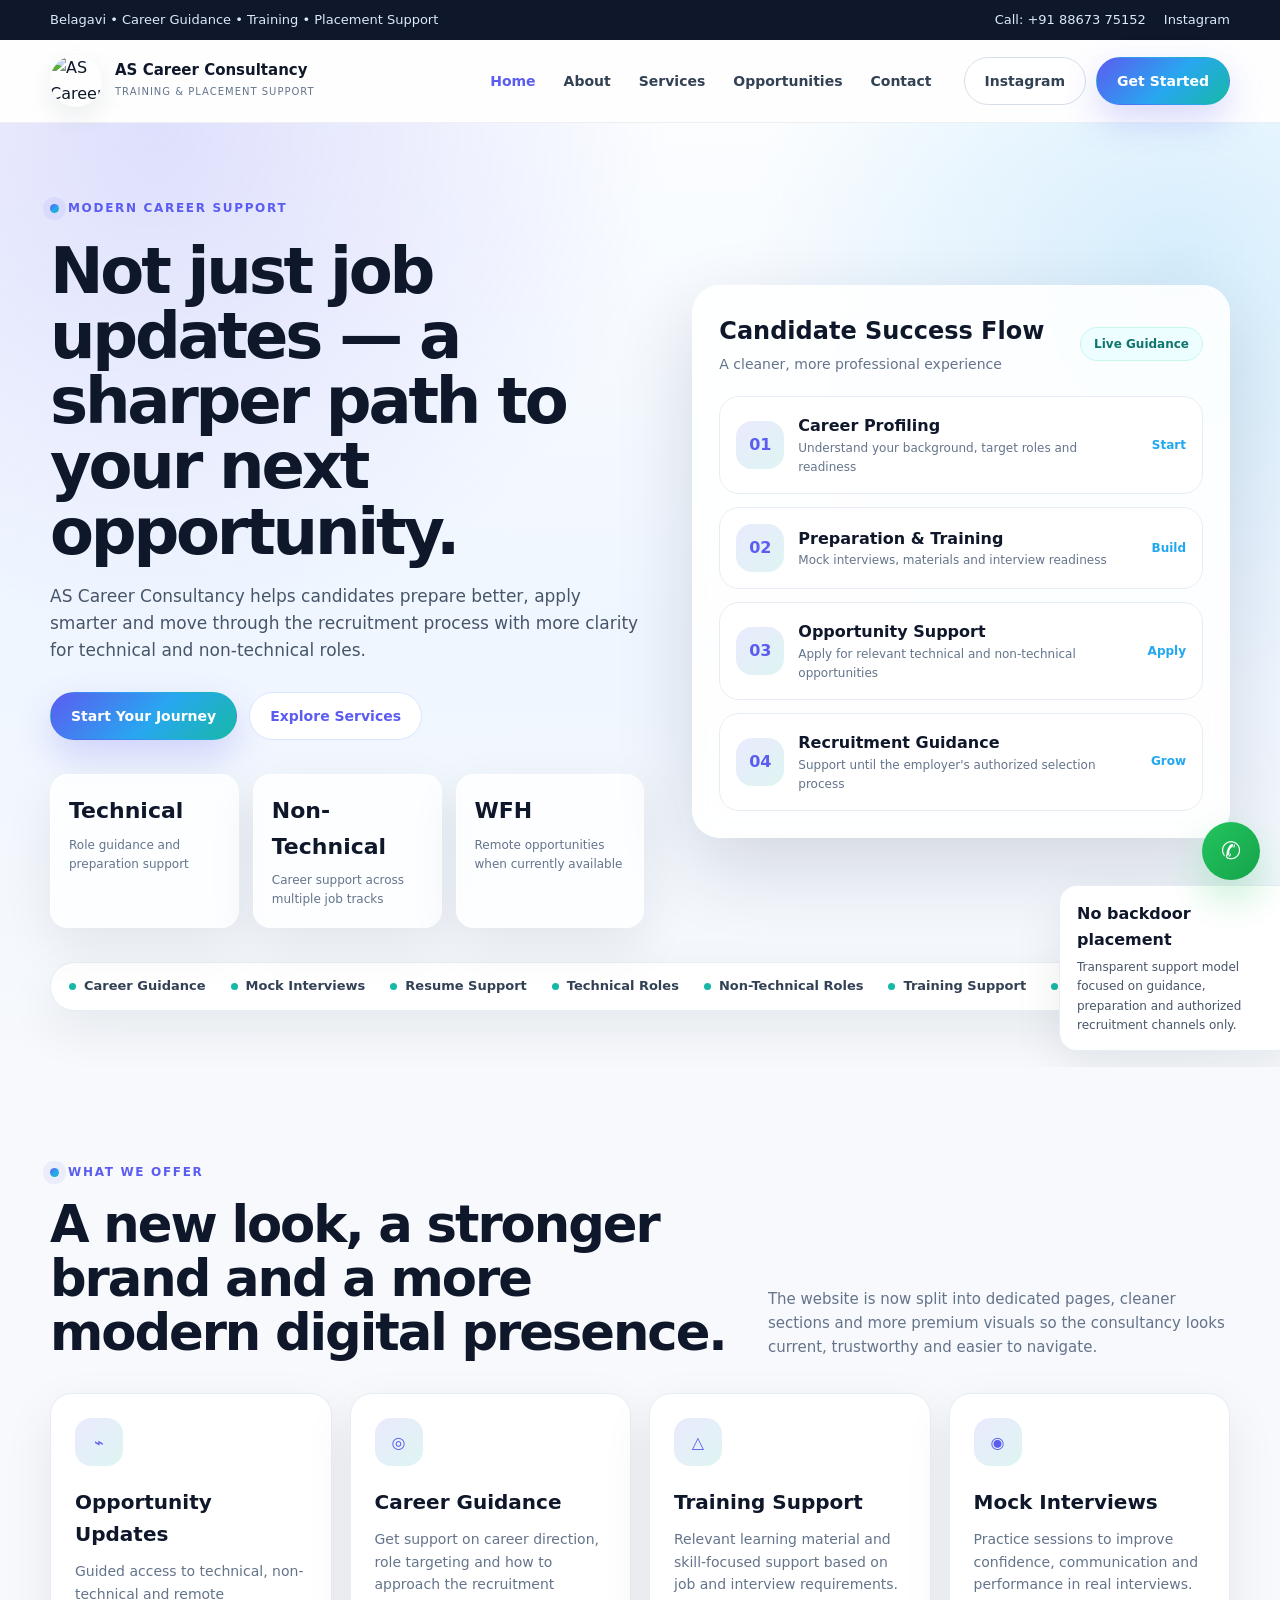
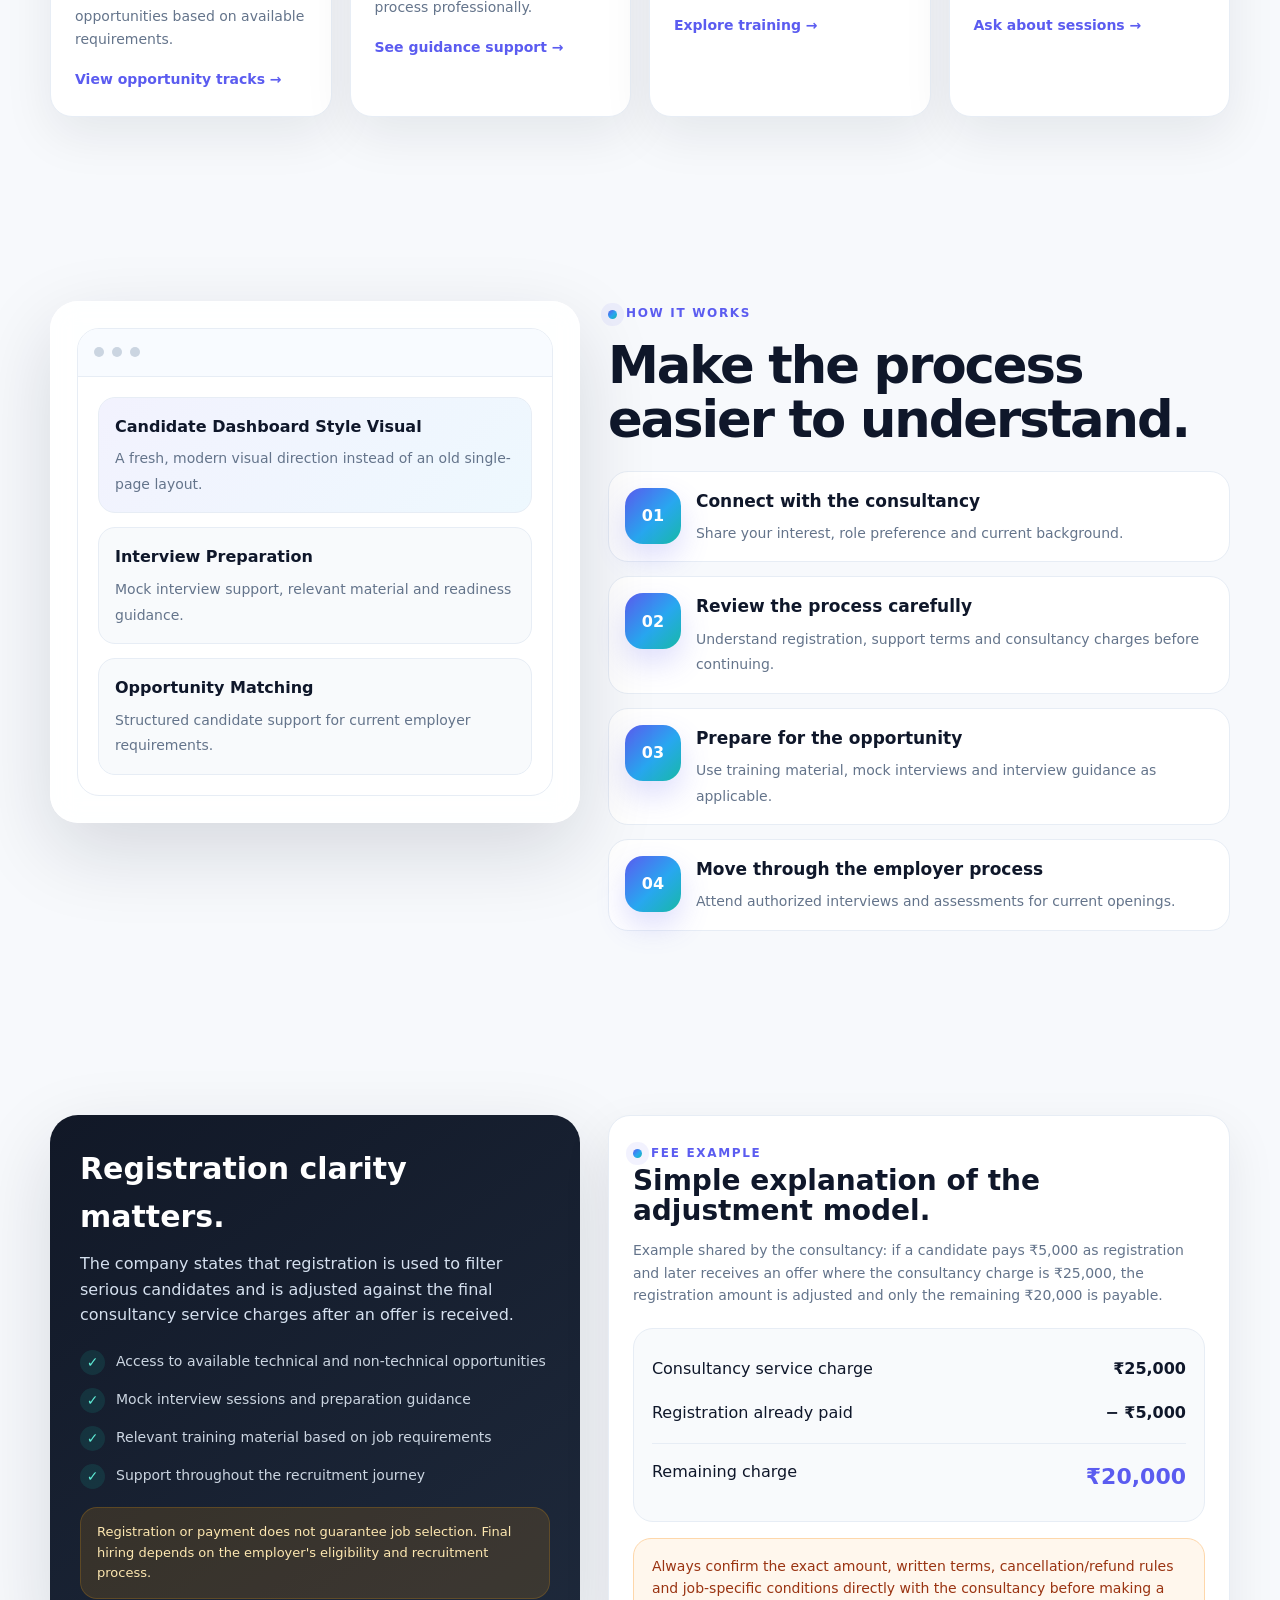
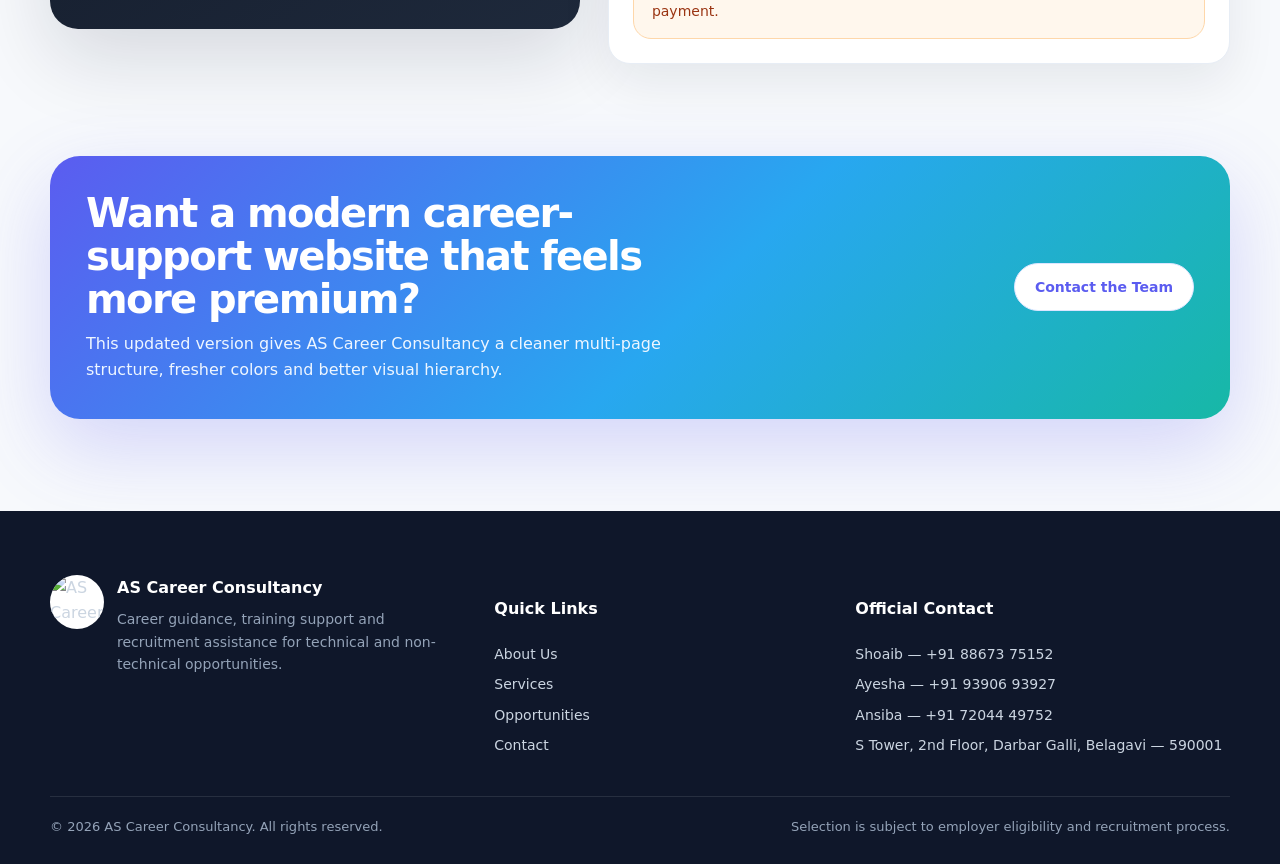
==== index.html @ 8d962551 "Add modern home page" ====
<!doctype html>
<html lang="en">
<head>
  <meta charset="utf-8">
  <meta name="viewport" content="width=device-width,initial-scale=1">
  <meta name="theme-color" content="#4f46e5">
  <meta name="description" content="AS Career Consultancy & Training Centre, Belagavi — career guidance, training, placement support, technical and non-technical opportunities.">
  <title>AS Career Consultancy | Modern Career Support</title>
  <link rel="stylesheet" href="assets/css/styles.css">
</head>
<body>
  <div class="topbar">
    <div class="container">
      <div>Belagavi • Career Guidance • Training • Placement Support</div>
      <div class="topbar-links">
        <a href="tel:+918867375152">Call: +91 88673 75152</a>
        <a href="https://www.instagram.com/a_s_career_consultancy" target="_blank" rel="noopener">Instagram</a>
      </div>
    </div>
  </div>

  <header class="site-header">
    <div class="container navbar">
      <a class="brand" href="index.html">
        <img src="assets/images/logo.png" alt="AS Career Consultancy logo">
        <div class="brand-text">
          <strong>AS Career Consultancy</strong>
          <span>Training & Placement Support</span>
        </div>
      </a>

      <nav class="nav-links">
        <a href="index.html" class="active">Home</a>
        <a href="about.html">About</a>
        <a href="services.html">Services</a>
        <a href="opportunities.html">Opportunities</a>
        <a href="contact.html">Contact</a>
      </nav>

      <div class="nav-cta">
        <a class="btn btn-outline" href="https://www.instagram.com/a_s_career_consultancy" target="_blank" rel="noopener">Instagram</a>
        <a class="btn btn-primary" href="contact.html">Get Started</a>
      </div>

      <button class="menu-btn" aria-label="Open menu"><span></span><span></span><span></span></button>
    </div>

    <div class="container mobile-nav">
      <div class="mobile-nav-box">
        <a href="index.html">Home</a>
        <a href="about.html">About</a>
        <a href="services.html">Services</a>
        <a href="opportunities.html">Opportunities</a>
        <a href="contact.html">Contact</a>
        <a class="btn btn-primary" href="contact.html">Get Started</a>
      </div>
    </div>
  </header>

<main>
  <section class="hero">
    <div class="container hero-grid">
      <div class="hero-content reveal">
        <div class="eyebrow">Modern Career Support</div>
        <h1>Not just job updates — a sharper path to your next opportunity.</h1>
        <p>AS Career Consultancy helps candidates prepare better, apply smarter and move through the recruitment process with more clarity for technical and non-technical roles.</p>
        <div class="hero-actions">
          <a class="btn btn-primary" href="contact.html">Start Your Journey</a>
          <a class="btn btn-light" href="services.html">Explore Services</a>
        </div>
        <div class="hero-metrics">
          <div class="metric"><strong>Technical</strong><span>Role guidance and preparation support</span></div>
          <div class="metric"><strong>Non-Technical</strong><span>Career support across multiple job tracks</span></div>
          <div class="metric"><strong>WFH</strong><span>Remote opportunities when currently available</span></div>
        </div>
      </div>

      <div class="hero-visual reveal">
        <div class="hero-card">
          <div class="hero-card-header">
            <div><strong style="display:block;font-size:24px;">Candidate Success Flow</strong><span style="color:var(--muted);font-size:14px;">A cleaner, more professional experience</span></div>
            <span class="badge">Live Guidance</span>
          </div>
          <div class="hero-stack">
            <div class="stack-card"><div class="stack-icon">01</div><div><strong>Career Profiling</strong><span>Understand your background, target roles and readiness</span></div><div class="stack-tag">Start</div></div>
            <div class="stack-card"><div class="stack-icon">02</div><div><strong>Preparation & Training</strong><span>Mock interviews, materials and interview readiness</span></div><div class="stack-tag">Build</div></div>
            <div class="stack-card"><div class="stack-icon">03</div><div><strong>Opportunity Support</strong><span>Apply for relevant technical and non-technical opportunities</span></div><div class="stack-tag">Apply</div></div>
            <div class="stack-card"><div class="stack-icon">04</div><div><strong>Recruitment Guidance</strong><span>Support until the employer's authorized selection process</span></div><div class="stack-tag">Grow</div></div>
          </div>
        </div>
        <div class="floating-note"><strong>No backdoor placement</strong><p>Transparent support model focused on guidance, preparation and authorized recruitment channels only.</p></div>
      </div>
    </div>

    <div class="container ticker reveal">
      <div class="ticker-row">
        <span>Career Guidance</span><span>Mock Interviews</span><span>Resume Support</span><span>Technical Roles</span><span>Non-Technical Roles</span><span>Training Support</span><span>Interview Preparation</span><span>Work From Home</span>
        <span>Career Guidance</span><span>Mock Interviews</span><span>Resume Support</span><span>Technical Roles</span><span>Non-Technical Roles</span><span>Training Support</span><span>Interview Preparation</span><span>Work From Home</span>
      </div>
    </div>
  </section>

  <section class="section">
    <div class="container">
      <div class="section-head reveal">
        <div><div class="eyebrow">What We Offer</div><h2>A new look, a stronger brand and a more modern digital presence.</h2></div>
        <p>The website is now split into dedicated pages, cleaner sections and more premium visuals so the consultancy looks current, trustworthy and easier to navigate.</p>
      </div>
      <div class="grid-4">
        <article class="service-card card reveal"><div class="card-icon">⌁</div><h3>Opportunity Updates</h3><p>Guided access to technical, non-technical and remote opportunities based on available requirements.</p><a class="link-arrow" href="opportunities.html">View opportunity tracks →</a></article>
        <article class="service-card card reveal"><div class="card-icon">◎</div><h3>Career Guidance</h3><p>Get support on career direction, role targeting and how to approach the recruitment process professionally.</p><a class="link-arrow" href="services.html">See guidance support →</a></article>
        <article class="service-card card reveal"><div class="card-icon">△</div><h3>Training Support</h3><p>Relevant learning material and skill-focused support based on job and interview requirements.</p><a class="link-arrow" href="services.html">Explore training →</a></article>
        <article class="service-card card reveal"><div class="card-icon">◉</div><h3>Mock Interviews</h3><p>Practice sessions to improve confidence, communication and performance in real interviews.</p><a class="link-arrow" href="contact.html">Ask about sessions →</a></article>
      </div>
    </div>
  </section>

  <section class="section">
    <div class="container split">
      <div class="visual-panel reveal">
        <div class="mock-window">
          <div class="mock-window-bar"><span></span><span></span><span></span></div>
          <div class="mock-window-body">
            <div class="mock-bubble primary"><strong style="display:block;margin-bottom:6px;">Candidate Dashboard Style Visual</strong><span style="color:var(--muted);font-size:14px;">A fresh, modern visual direction instead of an old single-page layout.</span></div>
            <div class="mock-bubble"><strong style="display:block;margin-bottom:6px;">Interview Preparation</strong><span style="color:var(--muted);font-size:14px;">Mock interview support, relevant material and readiness guidance.</span></div>
            <div class="mock-bubble"><strong style="display:block;margin-bottom:6px;">Opportunity Matching</strong><span style="color:var(--muted);font-size:14px;">Structured candidate support for current employer requirements.</span></div>
          </div>
        </div>
      </div>
      <div class="copy reveal">
        <div class="section-head" style="margin-bottom:0;"><div><div class="eyebrow">How It Works</div><h2>Make the process easier to understand.</h2></div></div>
        <div class="progress-steps" style="margin-top:24px;">
          <div class="progress-item"><div class="progress-number">01</div><div><strong>Connect with the consultancy</strong><span>Share your interest, role preference and current background.</span></div></div>
          <div class="progress-item"><div class="progress-number">02</div><div><strong>Review the process carefully</strong><span>Understand registration, support terms and consultancy charges before continuing.</span></div></div>
          <div class="progress-item"><div class="progress-number">03</div><div><strong>Prepare for the opportunity</strong><span>Use training material, mock interviews and interview guidance as applicable.</span></div></div>
          <div class="progress-item"><div class="progress-number">04</div><div><strong>Move through the employer process</strong><span>Attend authorized interviews and assessments for current openings.</span></div></div>
        </div>
      </div>
    </div>
  </section>

  <section class="section">
    <div class="container split">
      <div class="highlight-panel reveal">
        <h3>Registration clarity matters.</h3>
        <p>The company states that registration is used to filter serious candidates and is adjusted against the final consultancy service charges after an offer is received.</p>
        <ul class="check-list">
          <li>Access to available technical and non-technical opportunities</li><li>Mock interview sessions and preparation guidance</li><li>Relevant training material based on job requirements</li><li>Support throughout the recruitment journey</li>
        </ul>
        <div class="highlight-note">Registration or payment does not guarantee job selection. Final hiring depends on the employer's eligibility and recruitment process.</div>
      </div>
      <div class="card fee-card reveal">
        <div class="eyebrow">Fee Example</div><h3>Simple explanation of the adjustment model.</h3>
        <p>Example shared by the consultancy: if a candidate pays ₹5,000 as registration and later receives an offer where the consultancy charge is ₹25,000, the registration amount is adjusted and only the remaining ₹20,000 is payable.</p>
        <div class="money-box">
          <div class="money-row"><span>Consultancy service charge</span><strong>₹25,000</strong></div>
          <div class="money-row"><span>Registration already paid</span><strong>− ₹5,000</strong></div>
          <div class="money-row total"><span>Remaining charge</span><strong>₹20,000</strong></div>
        </div>
        <div class="warning-card">Always confirm the exact amount, written terms, cancellation/refund rules and job-specific conditions directly with the consultancy before making a payment.</div>
      </div>
    </div>
  </section>

  <section class="cta-band">
    <div class="container"><div class="cta-box reveal"><div><h2>Want a modern career-support website that feels more premium?</h2><p>This updated version gives AS Career Consultancy a cleaner multi-page structure, fresher colors and better visual hierarchy.</p></div><a class="btn btn-light" href="contact.html">Contact the Team</a></div></div>
  </section>
</main>

  <footer class="site-footer">
    <div class="container footer-grid">
      <div class="footer-brand"><img src="assets/images/logo.png" alt="AS Career Consultancy logo"><div><strong>AS Career Consultancy</strong><p>Career guidance, training support and recruitment assistance for technical and non-technical opportunities.</p></div></div>
      <div class="footer-links"><h4>Quick Links</h4><a href="about.html">About Us</a><a href="services.html">Services</a><a href="opportunities.html">Opportunities</a><a href="contact.html">Contact</a></div>
      <div class="footer-contact"><h4>Official Contact</h4><a href="tel:+918867375152">Shoaib — +91 88673 75152</a><a href="tel:+919390693927">Ayesha — +91 93906 93927</a><a href="tel:+917204449752">Ansiba — +91 72044 49752</a><span>S Tower, 2nd Floor, Darbar Galli, Belagavi — 590001</span></div>
    </div>
    <div class="container footer-bottom"><span>© <span id="year"></span> AS Career Consultancy. All rights reserved.</span><span>Selection is subject to employer eligibility and recruitment process.</span></div>
  </footer>

  <a class="float-whatsapp" href="https://wa.me/918867375152?text=Hello%20AS%20Career%20Consultancy" target="_blank" rel="noopener" aria-label="Chat on WhatsApp">✆</a>
  <script src="assets/js/main.js"></script>
</body>
</html>
---- assets/css/styles.css ----
:root{
 --bg:#f7f9fc;--surface:#fff;--text:#0f172a;--muted:#64748b;--line:#e7edf5;
 --p:#5b5cf0;--p2:#22a7f0;--teal:#17b8a6;--gold:#f59e0b;
 --grad:linear-gradient(135deg,#5b5cf0 0%,#28a7f0 55%,#17b8a6 100%);
 --hero:radial-gradient(circle at 12% 0%,rgba(91,92,240,.18),transparent 35%),
        radial-gradient(circle at 92% 15%,rgba(34,167,240,.16),transparent 30%),
        linear-gradient(180deg,#fbfdff,#eff6ff 55%,#f7f9fc);
 --shadow:0 18px 50px rgba(15,23,42,.08);--shadow2:0 28px 80px rgba(15,23,42,.14)
}
*{box-sizing:border-box}html{scroll-behavior:smooth}
body{margin:0;font-family:Inter,ui-sans-serif,system-ui,-apple-system,BlinkMacSystemFont,"Segoe UI",sans-serif;background:var(--bg);color:var(--text);line-height:1.6;overflow-x:hidden}
a{text-decoration:none;color:inherit}img{max-width:100%;display:block}button,input,select,textarea{font:inherit}
.container{width:min(1180px,calc(100% - 40px));margin:auto}
.topbar{background:#0f172a;color:#dbeafe;font-size:13px}.topbar .container{min-height:40px;display:flex;align-items:center;justify-content:space-between;gap:16px}.topbar-links{display:flex;gap:18px}
.site-header{position:sticky;top:0;z-index:90;background:rgba(255,255,255,.86);backdrop-filter:blur(18px);border-bottom:1px solid rgba(148,163,184,.17)}
.navbar{min-height:82px;display:flex;align-items:center;gap:20px}.brand{display:flex;align-items:center;gap:13px}.brand img{width:52px;height:52px;object-fit:contain;border-radius:50%;box-shadow:0 10px 28px rgba(15,23,42,.08)}
.brand-text strong{display:block;font-size:15px;line-height:1.1}.brand-text span{display:block;font-size:10px;color:var(--muted);letter-spacing:.1em;text-transform:uppercase;margin-top:5px}
.nav-links{display:flex;gap:28px;margin-left:auto;align-items:center}.nav-links a{font-size:14px;font-weight:700;color:#334155}.nav-links a:hover,.nav-links a.active{color:var(--p)}
.nav-cta{display:flex;gap:10px;margin-left:12px}.btn{min-height:48px;padding:0 20px;border-radius:999px;border:1px solid transparent;display:inline-flex;align-items:center;justify-content:center;font-size:14px;font-weight:800;gap:9px;transition:.25s}.btn:hover{transform:translateY(-2px)}
.btn-primary{background:var(--grad);color:white;box-shadow:0 15px 36px rgba(91,92,240,.24)}.btn-light{background:white;color:var(--p);border-color:#dbe5ff}.btn-outline{border-color:#d6deea;background:#fff;color:#334155}
.menu-btn{display:none;margin-left:auto;width:44px;height:44px;border:1px solid #dbe3ee;border-radius:14px;background:white;align-items:center;justify-content:center;flex-direction:column;gap:5px}.menu-btn span{width:18px;height:2px;background:#0f172a}
.mobile-nav{display:none;padding-bottom:14px}.mobile-nav.open{display:block}.mobile-nav-box{display:grid;gap:4px;background:white;border:1px solid var(--line);border-radius:18px;padding:12px;box-shadow:var(--shadow)}.mobile-nav-box a{padding:11px 13px;border-radius:12px;font-weight:700}.mobile-nav-box a:hover{background:#f8fafc}
.hero,.page-hero{background:var(--hero);position:relative;overflow:hidden}.hero{padding:72px 0 56px}.page-hero{padding:64px 0 48px}
.hero-grid,.page-hero-grid{display:grid;grid-template-columns:1.05fr .95fr;gap:48px;align-items:center}
.eyebrow{display:inline-flex;align-items:center;gap:9px;color:var(--p);font-size:12px;font-weight:900;letter-spacing:.14em;text-transform:uppercase}.eyebrow:before{content:"";width:9px;height:9px;border-radius:50%;background:var(--grad);box-shadow:0 0 0 7px rgba(91,92,240,.08)}
.hero h1,.page-hero h1{font-size:clamp(42px,5vw,72px);line-height:1.02;letter-spacing:-.05em;margin:18px 0}.hero p,.page-hero p{font-size:17px;color:#475569;max-width:720px;margin:0}
.hero-actions{display:flex;gap:12px;flex-wrap:wrap;margin-top:28px}.hero-metrics{display:grid;grid-template-columns:repeat(3,1fr);gap:14px;margin-top:34px}.metric,.mini-stat{background:rgba(255,255,255,.82);border:1px solid rgba(255,255,255,.96);border-radius:18px;padding:18px;box-shadow:var(--shadow)}
.metric strong,.mini-stat strong{display:block;font-size:22px}.metric span,.mini-stat span{display:block;font-size:12px;color:var(--muted);margin-top:7px}
.hero-card,.page-box,.visual-panel{background:rgba(255,255,255,.88);border:1px solid rgba(255,255,255,.98);border-radius:28px;padding:26px;box-shadow:var(--shadow2);backdrop-filter:blur(14px)}
.hero-card-header{display:flex;justify-content:space-between;gap:16px;align-items:center;margin-bottom:20px}.badge,.tag{display:inline-flex;align-items:center;min-height:34px;padding:0 13px;border-radius:999px;background:#ecfeff;border:1px solid #c6f7ef;color:#0f766e;font-size:12px;font-weight:900}.badge.gold{background:#fff7df;border-color:#fde2a8;color:#a16207}
.hero-stack{display:grid;gap:13px}.stack-card{display:grid;grid-template-columns:48px 1fr auto;gap:14px;align-items:center;background:white;border:1px solid var(--line);border-radius:20px;padding:16px}.stack-icon,.card-icon{width:48px;height:48px;border-radius:16px;display:grid;place-items:center;background:linear-gradient(135deg,rgba(91,92,240,.13),rgba(23,184,166,.14));color:var(--p);font-weight:900}.stack-card strong{display:block}.stack-card span{display:block;font-size:12px;color:var(--muted)}.stack-tag{font-size:12px;color:var(--p2);font-weight:900}
.floating-note{position:absolute;right:-14px;bottom:16px;width:235px;background:white;border:1px solid var(--line);border-radius:18px;padding:15px 17px;box-shadow:var(--shadow)}.floating-note p{font-size:12px!important;margin-top:6px!important}
.ticker{margin-top:34px;background:white;border:1px solid var(--line);border-radius:999px;padding:13px 18px;overflow:hidden;box-shadow:var(--shadow)}.ticker-row{display:flex;gap:25px;white-space:nowrap;width:max-content;animation:mar 30s linear infinite;font-size:13px;font-weight:800;color:#334155}.ticker-row span{display:inline-flex;align-items:center;gap:8px}.ticker-row span:before{content:"";width:7px;height:7px;border-radius:50%;background:var(--teal)}@keyframes mar{to{transform:translateX(-50%)}}
.section{padding:92px 0}.section-head{display:flex;justify-content:space-between;gap:28px;align-items:end;margin-bottom:34px}.section-head h2{font-size:clamp(32px,4vw,52px);line-height:1.06;letter-spacing:-.04em;margin:12px 0 0}.section-head p{max-width:520px;color:var(--muted);font-size:15px;margin:0}
.grid-4{display:grid;grid-template-columns:repeat(4,1fr);gap:18px}.grid-3{display:grid;grid-template-columns:repeat(3,1fr);gap:18px}.grid-2{display:grid;grid-template-columns:repeat(2,1fr);gap:18px}
.card{background:white;border:1px solid var(--line);border-radius:22px;box-shadow:var(--shadow)}.service-card,.feature-card,.track-card,.team-card,.fee-card,.contact-panel,.form-card{padding:24px}.service-card,.feature-card,.track-card,.team-card{transition:.25s}.service-card:hover,.feature-card:hover,.track-card:hover,.team-card:hover{transform:translateY(-5px);box-shadow:var(--shadow2)}
.service-card h3,.feature-card h3,.track-card h3,.team-card h3{font-size:20px;margin:0 0 10px}.service-card p,.feature-card p,.track-card p,.team-card p,.copy p{color:var(--muted);font-size:14px;margin:0}.link-arrow{display:inline-flex;margin-top:18px;color:var(--p);font-size:14px;font-weight:900}
.card-icon{margin-bottom:20px}.split{display:grid;grid-template-columns:.92fr 1.08fr;gap:28px;align-items:start}.mock-window{border:1px solid var(--line);border-radius:22px;overflow:hidden;background:white}.mock-window-bar{height:48px;display:flex;align-items:center;gap:8px;padding:0 16px;background:#f8fbff;border-bottom:1px solid var(--line)}.mock-window-bar span{width:10px;height:10px;border-radius:50%;background:#cbd5e1}.mock-window-body{padding:20px;display:grid;gap:14px}.mock-bubble{padding:16px;border:1px solid var(--line);border-radius:17px;background:#f8fafc}.mock-bubble.primary{background:linear-gradient(135deg,rgba(91,92,240,.08),rgba(34,167,240,.08))}
.progress-steps{display:grid;gap:14px}.progress-item{display:grid;grid-template-columns:56px 1fr;gap:15px;align-items:start;background:white;border:1px solid var(--line);border-radius:20px;padding:16px}.progress-number{width:56px;height:56px;border-radius:18px;background:var(--grad);color:white;display:grid;place-items:center;font-weight:900;box-shadow:0 14px 30px rgba(91,92,240,.2)}.progress-item strong{display:block;font-size:17px;margin-bottom:5px}.progress-item span{font-size:14px;color:var(--muted)}
.highlight-panel{background:linear-gradient(145deg,#111827,#1e293b);color:white;padding:30px;border-radius:28px;box-shadow:var(--shadow2)}.highlight-panel h3{font-size:30px;margin:0 0 10px}.highlight-panel p{color:#d5e0ef;margin:0}.check-list{list-style:none;padding:0;margin:22px 0 0;display:grid;gap:13px}.check-list li{display:flex;gap:11px;color:#cbd5e1;font-size:14px}.check-list li:before{content:"✓";width:25px;height:25px;border-radius:50%;display:grid;place-items:center;background:rgba(23,184,166,.14);color:#5eead4;flex:0 0 auto;font-weight:900}.highlight-note{margin-top:18px;padding:14px 16px;border-radius:17px;background:rgba(245,158,11,.14);border:1px solid rgba(245,158,11,.2);color:#fde7b0;font-size:13px}
.fee-grid{display:grid;grid-template-columns:.9fr 1.1fr;gap:18px}.fee-card h3{font-size:28px;line-height:1.1;margin:0 0 12px}.fee-card p{color:var(--muted);font-size:14px;margin:0}.money-box{margin-top:22px;padding:18px;border-radius:20px;background:#f8fafc;border:1px solid var(--line)}.money-row{display:flex;justify-content:space-between;gap:16px;padding:9px 0}.money-row.total{border-top:1px solid var(--line);margin-top:8px;padding-top:15px}.money-row.total strong{color:var(--p);font-size:22px}.warning-card{margin-top:16px;padding:16px 18px;border-radius:18px;background:#fff7ed;border:1px solid #fed7aa;color:#9a3412;font-size:14px}
.mini-stats{display:grid;grid-template-columns:repeat(2,1fr);gap:14px;margin-top:22px}.tag{background:#f8fafc;border-color:var(--line);color:#475569}
.contact-layout{display:grid;grid-template-columns:.9fr 1.1fr;gap:18px}.contact-panel h3{font-size:26px;margin:0 0 10px}.contact-panel>p,.form-card>p{color:var(--muted)}.contact-list{display:grid;gap:13px;margin-top:20px}.contact-item{padding:16px;border:1px solid var(--line);border-radius:18px;background:#f8fafc}.contact-item strong{display:block}.contact-item span{display:block;font-size:13px;color:var(--muted);margin-top:4px}
.map-card{margin-top:16px;border:1px solid var(--line);border-radius:20px;overflow:hidden}.map-box{min-height:220px;padding:24px;display:flex;align-items:flex-end;background:radial-gradient(circle at 15% 15%,rgba(91,92,240,.18),transparent 24%),radial-gradient(circle at 85% 75%,rgba(23,184,166,.18),transparent 22%),linear-gradient(135deg,#eef4ff,#f9fcff)}.map-box>div{background:white;border-radius:18px;padding:17px;box-shadow:var(--shadow);max-width:340px}
.form-grid{display:grid;grid-template-columns:1fr 1fr;gap:14px}.field{font-size:13px;font-weight:800;color:#334155}.field input,.field select,.field textarea{width:100%;margin-top:7px;min-height:50px;padding:13px 15px;border:1px solid #d6dfeb;border-radius:15px;background:white;outline:none}.field textarea{min-height:125px;resize:vertical}.field input:focus,.field select:focus,.field textarea:focus{border-color:#98adff;box-shadow:0 0 0 4px rgba(91,92,240,.09)}.field.full,.consent{grid-column:1/-1}.consent{display:flex;gap:10px;align-items:flex-start;color:var(--muted);font-size:13px}.consent input{margin-top:4px}
.faq-list{display:grid;gap:13px}.faq-item{background:white;border:1px solid var(--line);border-radius:20px;overflow:hidden;box-shadow:var(--shadow)}.faq-item summary{list-style:none;display:flex;align-items:center;justify-content:space-between;padding:19px 21px;font-size:16px;font-weight:900;cursor:pointer}.faq-item summary::-webkit-details-marker{display:none}.faq-item summary span{width:32px;height:32px;border-radius:50%;display:grid;place-items:center;background:#f1f5f9;color:var(--p);font-size:21px;transition:.2s}.faq-item[open] summary span{transform:rotate(45deg)}.faq-item p{margin:0;padding:0 21px 20px;color:var(--muted);font-size:14px}
.cta-band{padding:0 0 92px}.cta-box{background:var(--grad);color:white;border-radius:30px;padding:36px;display:grid;grid-template-columns:1.2fr .8fr;gap:26px;align-items:center;box-shadow:0 28px 80px rgba(91,92,240,.23)}.cta-box h2{font-size:40px;line-height:1.08;letter-spacing:-.04em;margin:0 0 10px}.cta-box p{margin:0;color:#eef6ff}.cta-box .btn-light{justify-self:end}
.site-footer{background:#0f172a;color:#cbd5e1;padding:64px 0 26px}.footer-grid{display:grid;grid-template-columns:1fr .8fr .9fr;gap:28px}.footer-brand{display:flex;gap:13px}.footer-brand img{width:54px;height:54px;border-radius:50%;background:white}.footer-brand strong,.footer-links h4,.footer-contact h4{color:white}.footer-brand p{margin:8px 0 0;color:#94a3b8;font-size:14px}.footer-links a,.footer-contact a,.footer-contact span{display:block;font-size:14px;margin-bottom:8px}.footer-bottom{margin-top:32px;padding-top:20px;border-top:1px solid rgba(255,255,255,.1);display:flex;justify-content:space-between;gap:16px;flex-wrap:wrap;color:#94a3b8;font-size:13px}
.float-whatsapp{position:fixed;right:20px;bottom:20px;z-index:70;width:58px;height:58px;border-radius:50%;display:grid;place-items:center;background:linear-gradient(135deg,#22c55e,#16a34a);color:white;box-shadow:0 18px 40px rgba(34,197,94,.28);font-size:24px}
.reveal{opacity:0;transform:translateY(18px);transition:.65s}.reveal.show{opacity:1;transform:none}
@media(max-width:1040px){.hero-grid,.page-hero-grid,.split,.fee-grid,.contact-layout,.cta-box,.footer-grid{grid-template-columns:1fr}.grid-4{grid-template-columns:repeat(2,1fr)}.grid-3{grid-template-columns:repeat(2,1fr)}.cta-box .btn-light{justify-self:start}}
@media(max-width:850px){.topbar{display:none}.nav-links,.nav-cta{display:none}.menu-btn{display:flex}.hero-metrics,.mini-stats,.grid-4,.grid-3,.grid-2,.form-grid{grid-template-columns:1fr}.section-head{flex-direction:column;align-items:flex-start}.field.full,.consent{grid-column:auto}}
@media(max-width:640px){.container{width:min(100% - 28px,1180px)}.navbar{min-height:72px}.brand img{width:46px;height:46px}.hero{padding-top:44px}.hero h1,.page-hero h1{font-size:38px}.hero-actions{display:grid}.hero-actions .btn{width:100%}.hero-card,.page-box,.visual-panel,.fee-card,.contact-panel,.form-card,.cta-box{padding:21px}.floating-note{position:relative;right:auto;bottom:auto;width:auto;margin-top:14px}.section{padding:76px 0}.cta-box h2{font-size:33px}}
@media(prefers-reduced-motion:reduce){*{animation:none!important;transition:none!important}.reveal{opacity:1;transform:none}}
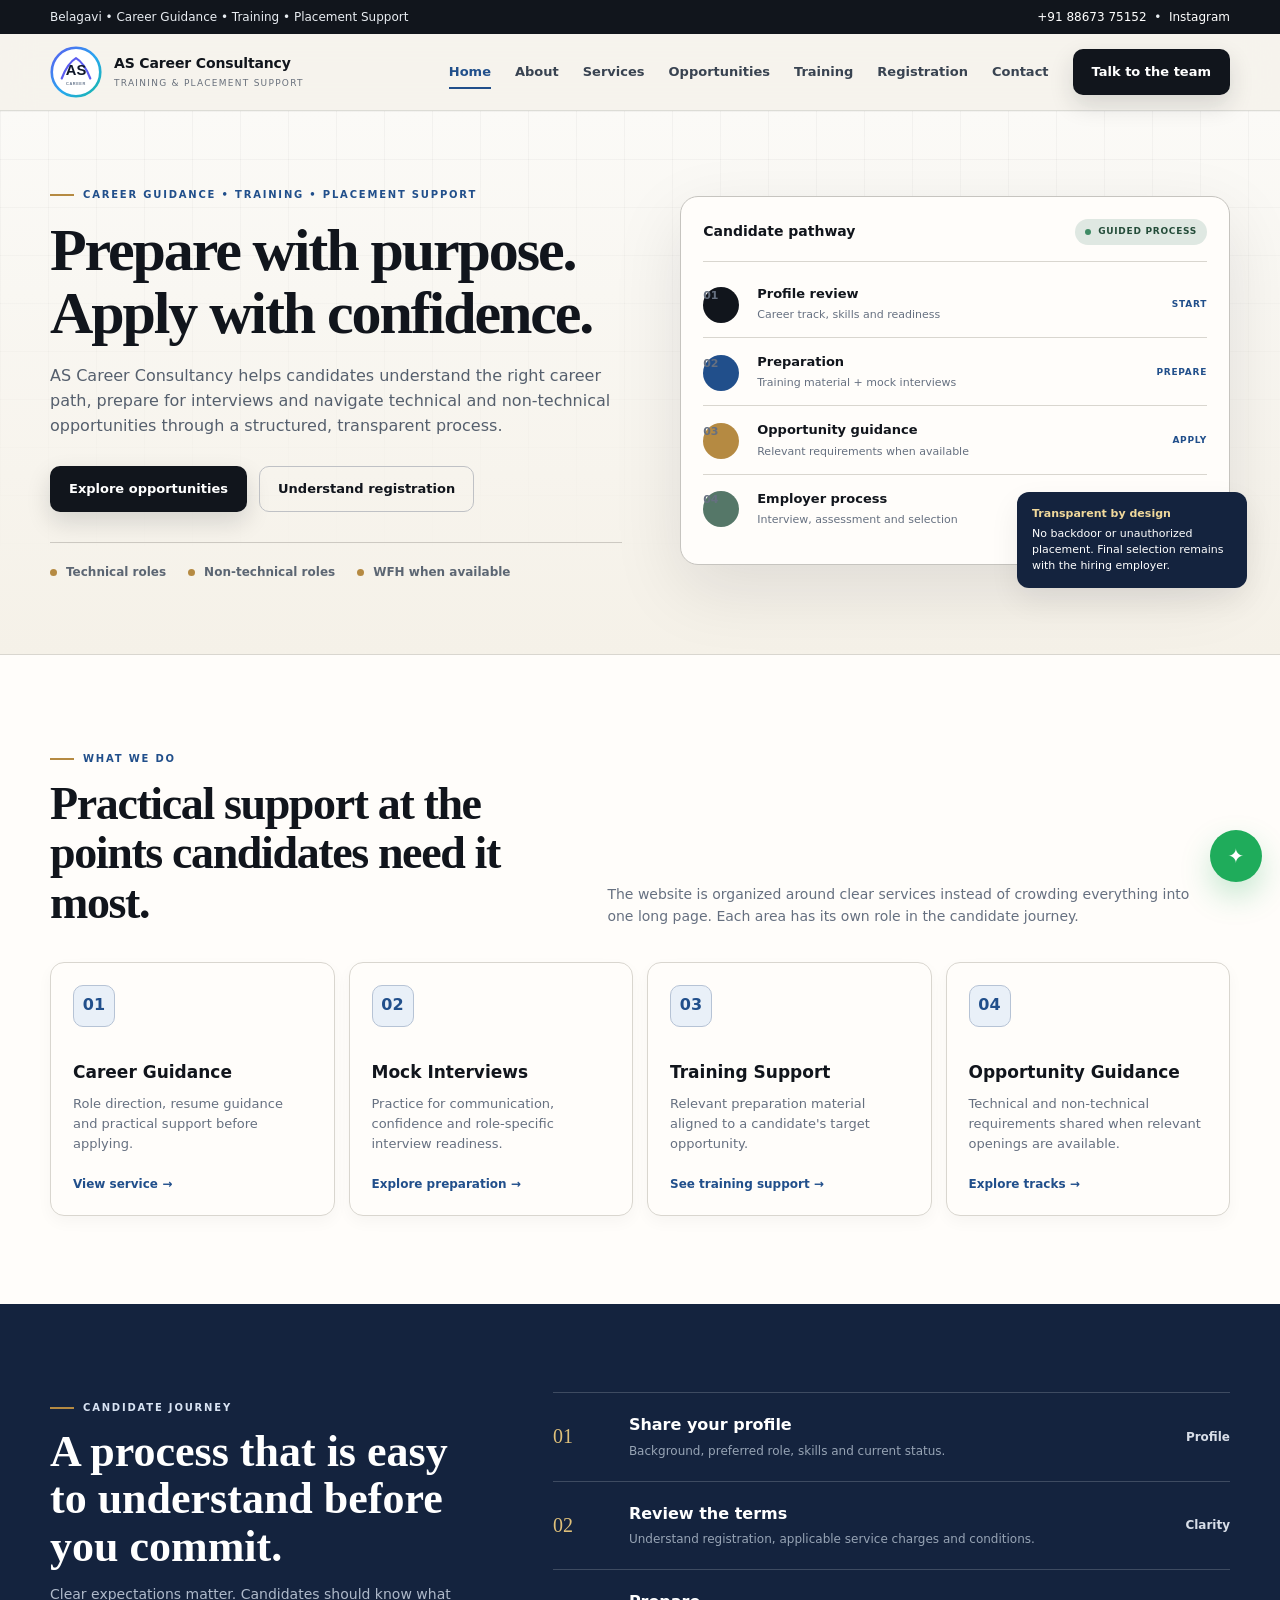
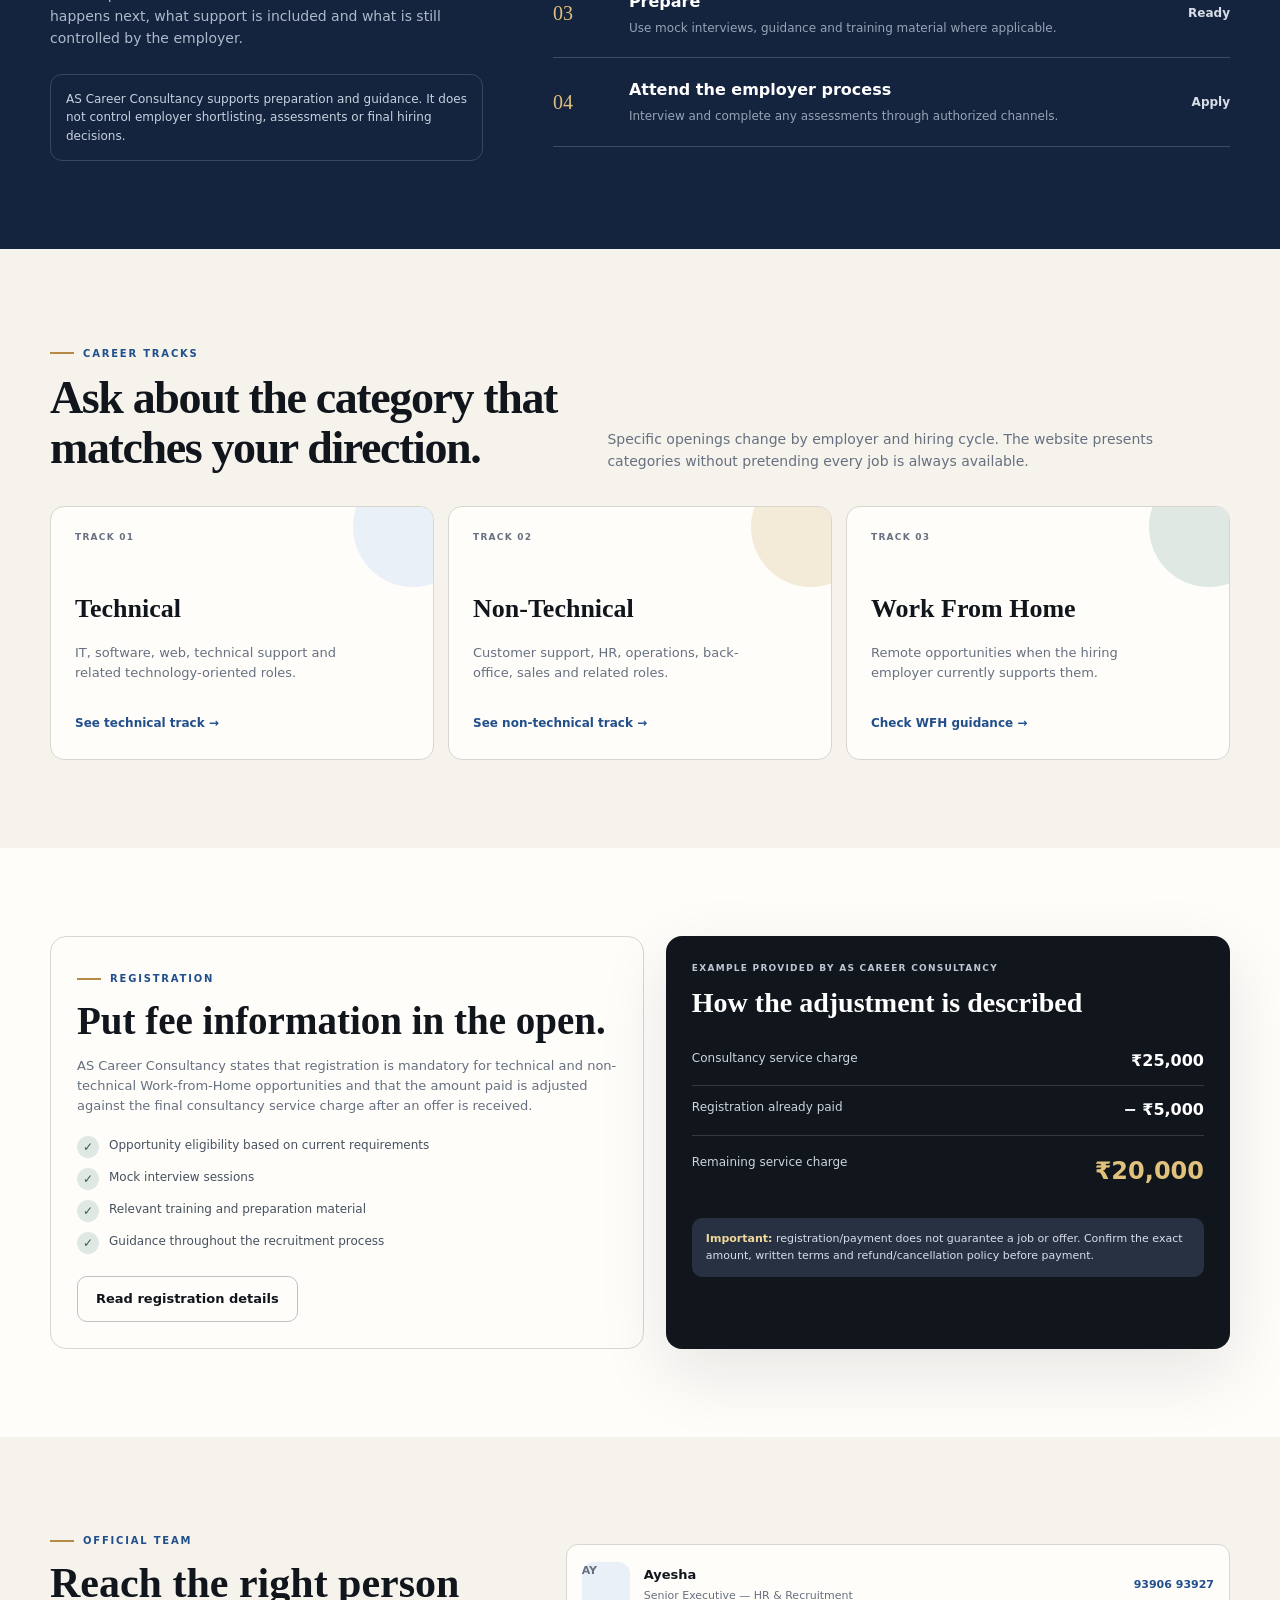
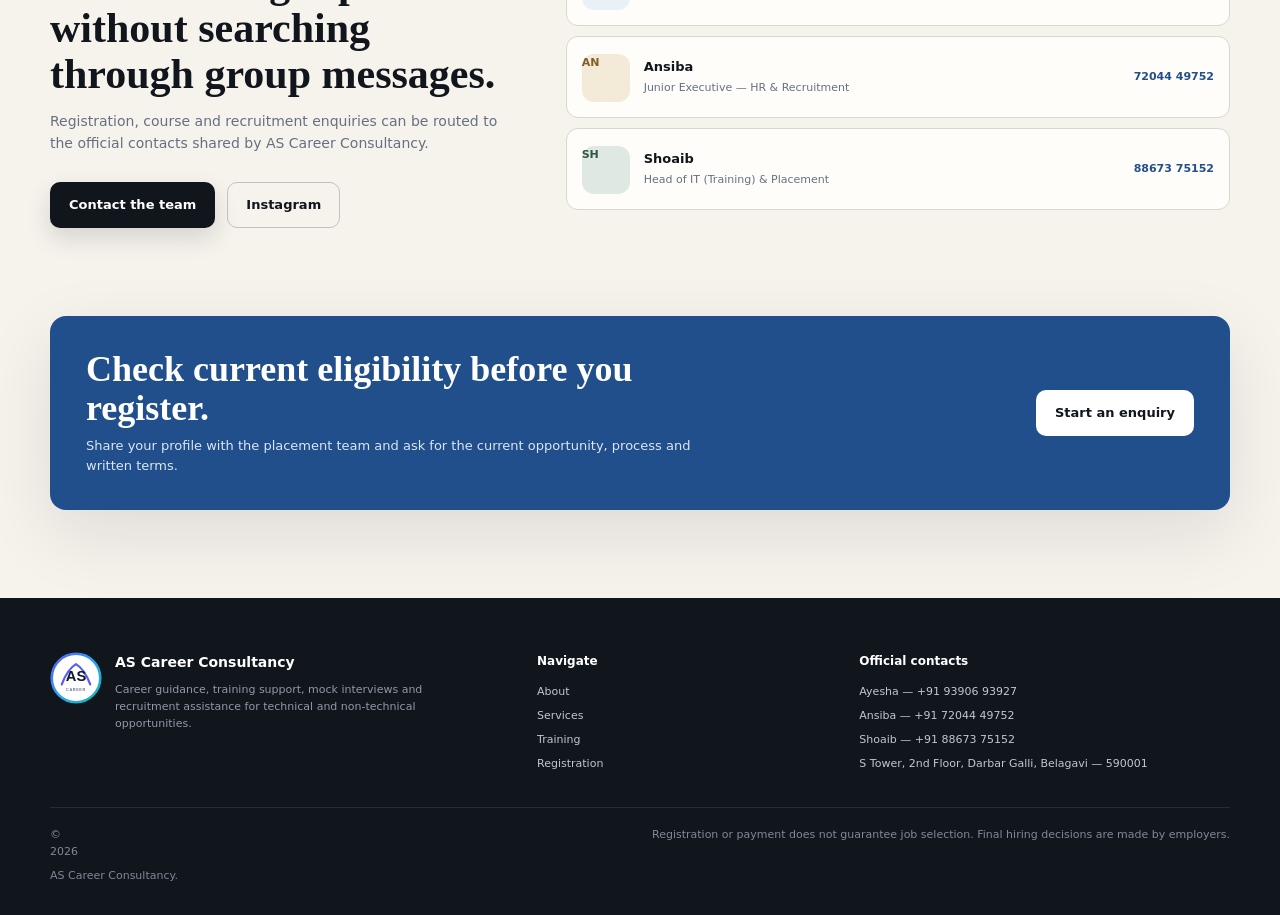
==== commit fa0c7f92: "Rebuild homepage with refined consultancy-first design" ====
--- a/index.html
+++ b/index.html
@@ -1,182 +1 @@
-<!doctype html>
-<html lang="en">
-<head>
-  <meta charset="utf-8">
-  <meta name="viewport" content="width=device-width,initial-scale=1">
-  <meta name="theme-color" content="#4f46e5">
-  <meta name="description" content="AS Career Consultancy & Training Centre, Belagavi — career guidance, training, placement support, technical and non-technical opportunities.">
-  <title>AS Career Consultancy | Modern Career Support</title>
-  <link rel="stylesheet" href="assets/css/styles.css">
-</head>
-<body>
-  <div class="topbar">
-    <div class="container">
-      <div>Belagavi • Career Guidance • Training • Placement Support</div>
-      <div class="topbar-links">
-        <a href="tel:+918867375152">Call: +91 88673 75152</a>
-        <a href="https://www.instagram.com/a_s_career_consultancy" target="_blank" rel="noopener">Instagram</a>
-      </div>
-    </div>
-  </div>
-
-  <header class="site-header">
-    <div class="container navbar">
-      <a class="brand" href="index.html">
-        <img src="assets/images/logo.png" alt="AS Career Consultancy logo">
-        <div class="brand-text">
-          <strong>AS Career Consultancy</strong>
-          <span>Training & Placement Support</span>
-        </div>
-      </a>
-
-      <nav class="nav-links">
-        <a href="index.html" class="active">Home</a>
-        <a href="about.html">About</a>
-        <a href="services.html">Services</a>
-        <a href="opportunities.html">Opportunities</a>
-        <a href="contact.html">Contact</a>
-      </nav>
-
-      <div class="nav-cta">
-        <a class="btn btn-outline" href="https://www.instagram.com/a_s_career_consultancy" target="_blank" rel="noopener">Instagram</a>
-        <a class="btn btn-primary" href="contact.html">Get Started</a>
-      </div>
-
-      <button class="menu-btn" aria-label="Open menu"><span></span><span></span><span></span></button>
-    </div>
-
-    <div class="container mobile-nav">
-      <div class="mobile-nav-box">
-        <a href="index.html">Home</a>
-        <a href="about.html">About</a>
-        <a href="services.html">Services</a>
-        <a href="opportunities.html">Opportunities</a>
-        <a href="contact.html">Contact</a>
-        <a class="btn btn-primary" href="contact.html">Get Started</a>
-      </div>
-    </div>
-  </header>
-
-<main>
-  <section class="hero">
-    <div class="container hero-grid">
-      <div class="hero-content reveal">
-        <div class="eyebrow">Modern Career Support</div>
-        <h1>Not just job updates — a sharper path to your next opportunity.</h1>
-        <p>AS Career Consultancy helps candidates prepare better, apply smarter and move through the recruitment process with more clarity for technical and non-technical roles.</p>
-        <div class="hero-actions">
-          <a class="btn btn-primary" href="contact.html">Start Your Journey</a>
-          <a class="btn btn-light" href="services.html">Explore Services</a>
-        </div>
-        <div class="hero-metrics">
-          <div class="metric"><strong>Technical</strong><span>Role guidance and preparation support</span></div>
-          <div class="metric"><strong>Non-Technical</strong><span>Career support across multiple job tracks</span></div>
-          <div class="metric"><strong>WFH</strong><span>Remote opportunities when currently available</span></div>
-        </div>
-      </div>
-
-      <div class="hero-visual reveal">
-        <div class="hero-card">
-          <div class="hero-card-header">
-            <div><strong style="display:block;font-size:24px;">Candidate Success Flow</strong><span style="color:var(--muted);font-size:14px;">A cleaner, more professional experience</span></div>
-            <span class="badge">Live Guidance</span>
-          </div>
-          <div class="hero-stack">
-            <div class="stack-card"><div class="stack-icon">01</div><div><strong>Career Profiling</strong><span>Understand your background, target roles and readiness</span></div><div class="stack-tag">Start</div></div>
-            <div class="stack-card"><div class="stack-icon">02</div><div><strong>Preparation & Training</strong><span>Mock interviews, materials and interview readiness</span></div><div class="stack-tag">Build</div></div>
-            <div class="stack-card"><div class="stack-icon">03</div><div><strong>Opportunity Support</strong><span>Apply for relevant technical and non-technical opportunities</span></div><div class="stack-tag">Apply</div></div>
-            <div class="stack-card"><div class="stack-icon">04</div><div><strong>Recruitment Guidance</strong><span>Support until the employer's authorized selection process</span></div><div class="stack-tag">Grow</div></div>
-          </div>
-        </div>
-        <div class="floating-note"><strong>No backdoor placement</strong><p>Transparent support model focused on guidance, preparation and authorized recruitment channels only.</p></div>
-      </div>
-    </div>
-
-    <div class="container ticker reveal">
-      <div class="ticker-row">
-        <span>Career Guidance</span><span>Mock Interviews</span><span>Resume Support</span><span>Technical Roles</span><span>Non-Technical Roles</span><span>Training Support</span><span>Interview Preparation</span><span>Work From Home</span>
-        <span>Career Guidance</span><span>Mock Interviews</span><span>Resume Support</span><span>Technical Roles</span><span>Non-Technical Roles</span><span>Training Support</span><span>Interview Preparation</span><span>Work From Home</span>
-      </div>
-    </div>
-  </section>
-
-  <section class="section">
-    <div class="container">
-      <div class="section-head reveal">
-        <div><div class="eyebrow">What We Offer</div><h2>A new look, a stronger brand and a more modern digital presence.</h2></div>
-        <p>The website is now split into dedicated pages, cleaner sections and more premium visuals so the consultancy looks current, trustworthy and easier to navigate.</p>
-      </div>
-      <div class="grid-4">
-        <article class="service-card card reveal"><div class="card-icon">⌁</div><h3>Opportunity Updates</h3><p>Guided access to technical, non-technical and remote opportunities based on available requirements.</p><a class="link-arrow" href="opportunities.html">View opportunity tracks →</a></article>
-        <article class="service-card card reveal"><div class="card-icon">◎</div><h3>Career Guidance</h3><p>Get support on career direction, role targeting and how to approach the recruitment process professionally.</p><a class="link-arrow" href="services.html">See guidance support →</a></article>
-        <article class="service-card card reveal"><div class="card-icon">△</div><h3>Training Support</h3><p>Relevant learning material and skill-focused support based on job and interview requirements.</p><a class="link-arrow" href="services.html">Explore training →</a></article>
-        <article class="service-card card reveal"><div class="card-icon">◉</div><h3>Mock Interviews</h3><p>Practice sessions to improve confidence, communication and performance in real interviews.</p><a class="link-arrow" href="contact.html">Ask about sessions →</a></article>
-      </div>
-    </div>
-  </section>
-
-  <section class="section">
-    <div class="container split">
-      <div class="visual-panel reveal">
-        <div class="mock-window">
-          <div class="mock-window-bar"><span></span><span></span><span></span></div>
-          <div class="mock-window-body">
-            <div class="mock-bubble primary"><strong style="display:block;margin-bottom:6px;">Candidate Dashboard Style Visual</strong><span style="color:var(--muted);font-size:14px;">A fresh, modern visual direction instead of an old single-page layout.</span></div>
-            <div class="mock-bubble"><strong style="display:block;margin-bottom:6px;">Interview Preparation</strong><span style="color:var(--muted);font-size:14px;">Mock interview support, relevant material and readiness guidance.</span></div>
-            <div class="mock-bubble"><strong style="display:block;margin-bottom:6px;">Opportunity Matching</strong><span style="color:var(--muted);font-size:14px;">Structured candidate support for current employer requirements.</span></div>
-          </div>
-        </div>
-      </div>
-      <div class="copy reveal">
-        <div class="section-head" style="margin-bottom:0;"><div><div class="eyebrow">How It Works</div><h2>Make the process easier to understand.</h2></div></div>
-        <div class="progress-steps" style="margin-top:24px;">
-          <div class="progress-item"><div class="progress-number">01</div><div><strong>Connect with the consultancy</strong><span>Share your interest, role preference and current background.</span></div></div>
-          <div class="progress-item"><div class="progress-number">02</div><div><strong>Review the process carefully</strong><span>Understand registration, support terms and consultancy charges before continuing.</span></div></div>
-          <div class="progress-item"><div class="progress-number">03</div><div><strong>Prepare for the opportunity</strong><span>Use training material, mock interviews and interview guidance as applicable.</span></div></div>
-          <div class="progress-item"><div class="progress-number">04</div><div><strong>Move through the employer process</strong><span>Attend authorized interviews and assessments for current openings.</span></div></div>
-        </div>
-      </div>
-    </div>
-  </section>
-
-  <section class="section">
-    <div class="container split">
-      <div class="highlight-panel reveal">
-        <h3>Registration clarity matters.</h3>
-        <p>The company states that registration is used to filter serious candidates and is adjusted against the final consultancy service charges after an offer is received.</p>
-        <ul class="check-list">
-          <li>Access to available technical and non-technical opportunities</li><li>Mock interview sessions and preparation guidance</li><li>Relevant training material based on job requirements</li><li>Support throughout the recruitment journey</li>
-        </ul>
-        <div class="highlight-note">Registration or payment does not guarantee job selection. Final hiring depends on the employer's eligibility and recruitment process.</div>
-      </div>
-      <div class="card fee-card reveal">
-        <div class="eyebrow">Fee Example</div><h3>Simple explanation of the adjustment model.</h3>
-        <p>Example shared by the consultancy: if a candidate pays ₹5,000 as registration and later receives an offer where the consultancy charge is ₹25,000, the registration amount is adjusted and only the remaining ₹20,000 is payable.</p>
-        <div class="money-box">
-          <div class="money-row"><span>Consultancy service charge</span><strong>₹25,000</strong></div>
-          <div class="money-row"><span>Registration already paid</span><strong>− ₹5,000</strong></div>
-          <div class="money-row total"><span>Remaining charge</span><strong>₹20,000</strong></div>
-        </div>
-        <div class="warning-card">Always confirm the exact amount, written terms, cancellation/refund rules and job-specific conditions directly with the consultancy before making a payment.</div>
-      </div>
-    </div>
-  </section>
-
-  <section class="cta-band">
-    <div class="container"><div class="cta-box reveal"><div><h2>Want a modern career-support website that feels more premium?</h2><p>This updated version gives AS Career Consultancy a cleaner multi-page structure, fresher colors and better visual hierarchy.</p></div><a class="btn btn-light" href="contact.html">Contact the Team</a></div></div>
-  </section>
-</main>
-
-  <footer class="site-footer">
-    <div class="container footer-grid">
-      <div class="footer-brand"><img src="assets/images/logo.png" alt="AS Career Consultancy logo"><div><strong>AS Career Consultancy</strong><p>Career guidance, training support and recruitment assistance for technical and non-technical opportunities.</p></div></div>
-      <div class="footer-links"><h4>Quick Links</h4><a href="about.html">About Us</a><a href="services.html">Services</a><a href="opportunities.html">Opportunities</a><a href="contact.html">Contact</a></div>
-      <div class="footer-contact"><h4>Official Contact</h4><a href="tel:+918867375152">Shoaib — +91 88673 75152</a><a href="tel:+919390693927">Ayesha — +91 93906 93927</a><a href="tel:+917204449752">Ansiba — +91 72044 49752</a><span>S Tower, 2nd Floor, Darbar Galli, Belagavi — 590001</span></div>
-    </div>
-    <div class="container footer-bottom"><span>© <span id="year"></span> AS Career Consultancy. All rights reserved.</span><span>Selection is subject to employer eligibility and recruitment process.</span></div>
-  </footer>
-
-  <a class="float-whatsapp" href="https://wa.me/918867375152?text=Hello%20AS%20Career%20Consultancy" target="_blank" rel="noopener" aria-label="Chat on WhatsApp">✆</a>
-  <script src="assets/js/main.js"></script>
-</body>
-</html>
+<!doctype html><html lang="en"><head><meta charset="utf-8"><meta name="viewport" content="width=device-width,initial-scale=1"><meta name="theme-color" content="#14233e"><meta name="description" content="AS Career Consultancy & Training Centre, Belagavi — career guidance, training, mock interviews and recruitment support."><title>AS Career Consultancy | Career Guidance & Placement Support</title><link rel="stylesheet" href="assets/styles.css"></head><body><div class="topline"><div class="container"><span>Belagavi • Career Guidance • Training • Placement Support</span><span><a href="tel:+918867375152">+91 88673 75152</a> &nbsp;•&nbsp; <a href="https://www.instagram.com/a_s_career_consultancy" target="_blank" rel="noopener">Instagram</a></span></div></div><header class="header"><div class="container nav"><a class="brand" href="index.html"><img src="assets/images/logo.svg" alt="AS Career Consultancy logo"><span><span class="brand-name">AS Career Consultancy</span><span class="brand-sub">Training & Placement Support</span></span></a><nav class="navlinks"><a class="active" href="index.html">Home</a><a href="about.html">About</a><a href="services.html">Services</a><a href="opportunities.html">Opportunities</a><a href="training.html">Training</a><a href="registration.html">Registration</a><a href="contact.html">Contact</a></nav><div class="nav-actions"><a class="btn btn-primary" href="contact.html">Talk to the team</a></div><button class="menu" aria-label="Open navigation"><span></span><span></span><span></span></button></div><div class="container mobile"><div class="mobile-box"><a href="index.html">Home</a><a href="about.html">About</a><a href="services.html">Services</a><a href="opportunities.html">Opportunities</a><a href="training.html">Training</a><a href="registration.html">Registration</a><a href="contact.html">Contact</a></div></div></header><main><section class="hero"><div class="container hero-grid"><div class="hero-copy reveal"><div class="eyebrow">Career guidance • training • placement support</div><h1>Prepare with purpose. Apply with confidence.</h1><p>AS Career Consultancy helps candidates understand the right career path, prepare for interviews and navigate technical and non-technical opportunities through a structured, transparent process.</p><div class="hero-actions"><a class="btn btn-primary" href="opportunities.html">Explore opportunities</a><a class="btn btn-outline" href="registration.html">Understand registration</a></div><div class="hero-proof"><span class="proof-item"><i></i>Technical roles</span><span class="proof-item"><i></i>Non-technical roles</span><span class="proof-item"><i></i>WFH when available</span></div></div><div class="career-board reveal"><div class="board-top"><strong>Candidate pathway</strong><span class="live-pill">Guided process</span></div><div class="board-list"><div class="board-row"><span class="board-num">01</span><div><strong>Profile review</strong><span>Career track, skills and readiness</span></div><span class="row-state">Start</span></div><div class="board-row"><span class="board-num">02</span><div><strong>Preparation</strong><span>Training material + mock interviews</span></div><span class="row-state">Prepare</span></div><div class="board-row"><span class="board-num">03</span><div><strong>Opportunity guidance</strong><span>Relevant requirements when available</span></div><span class="row-state">Apply</span></div><div class="board-row"><span class="board-num">04</span><div><strong>Employer process</strong><span>Interview, assessment and selection</span></div><span class="row-state">Proceed</span></div></div><div class="board-callout"><b>Transparent by design</b>No backdoor or unauthorized placement. Final selection remains with the hiring employer.</div></div></div></section><section class="section white"><div class="container"><div class="section-head reveal"><div><div class="eyebrow">What we do</div><h2>Practical support at the points candidates need it most.</h2></div><p>The website is organized around clear services instead of crowding everything into one long page. Each area has its own role in the candidate journey.</p></div><div class="service-grid"><article class="service-card reveal"><div class="service-icon">01</div><h3>Career Guidance</h3><p>Role direction, resume guidance and practical support before applying.</p><a href="services.html">View service →</a></article><article class="service-card reveal"><div class="service-icon">02</div><h3>Mock Interviews</h3><p>Practice for communication, confidence and role-specific interview readiness.</p><a href="training.html">Explore preparation →</a></article><article class="service-card reveal"><div class="service-icon">03</div><h3>Training Support</h3><p>Relevant preparation material aligned to a candidate's target opportunity.</p><a href="training.html">See training support →</a></article><article class="service-card reveal"><div class="service-icon">04</div><h3>Opportunity Guidance</h3><p>Technical and non-technical requirements shared when relevant openings are available.</p><a href="opportunities.html">Explore tracks →</a></article></div></div></section><section class="section navy"><div class="container journey"><div class="journey-intro reveal"><div class="eyebrow" style="color:#d8e3f3">Candidate journey</div><h2>A process that is easy to understand before you commit.</h2><p>Clear expectations matter. Candidates should know what happens next, what support is included and what is still controlled by the employer.</p><div class="journey-note">AS Career Consultancy supports preparation and guidance. It does not control employer shortlisting, assessments or final hiring decisions.</div></div><div class="steps reveal"><div class="step"><span class="step-num">01</span><div><h3>Share your profile</h3><p>Background, preferred role, skills and current status.</p></div><b>Profile</b></div><div class="step"><span class="step-num">02</span><div><h3>Review the terms</h3><p>Understand registration, applicable service charges and conditions.</p></div><b>Clarity</b></div><div class="step"><span class="step-num">03</span><div><h3>Prepare</h3><p>Use mock interviews, guidance and training material where applicable.</p></div><b>Ready</b></div><div class="step"><span class="step-num">04</span><div><h3>Attend the employer process</h3><p>Interview and complete any assessments through authorized channels.</p></div><b>Apply</b></div></div></div></section><section class="section"><div class="container"><div class="section-head reveal"><div><div class="eyebrow">Career tracks</div><h2>Ask about the category that matches your direction.</h2></div><p>Specific openings change by employer and hiring cycle. The website presents categories without pretending every job is always available.</p></div><div class="tracks"><article class="track reveal"><div class="label">Track 01</div><h3>Technical</h3><p>IT, software, web, technical support and related technology-oriented roles.</p><a href="opportunities.html">See technical track →</a></article><article class="track reveal"><div class="label">Track 02</div><h3>Non-Technical</h3><p>Customer support, HR, operations, back-office, sales and related roles.</p><a href="opportunities.html">See non-technical track →</a></article><article class="track reveal"><div class="label">Track 03</div><h3>Work From Home</h3><p>Remote opportunities when the hiring employer currently supports them.</p><a href="opportunities.html">Check WFH guidance →</a></article></div></div></section><section class="section white"><div class="container fee-wrap"><div class="fee-explainer reveal"><div class="eyebrow">Registration</div><h2>Put fee information in the open.</h2><p>AS Career Consultancy states that registration is mandatory for technical and non-technical Work-from-Home opportunities and that the amount paid is adjusted against the final consultancy service charge after an offer is received.</p><ul class="checks"><li>Opportunity eligibility based on current requirements</li><li>Mock interview sessions</li><li>Relevant training and preparation material</li><li>Guidance throughout the recruitment process</li></ul><a class="btn btn-outline" href="registration.html" style="margin-top:22px">Read registration details</a></div><div class="fee-card reveal"><div class="small">Example provided by AS Career Consultancy</div><h3>How the adjustment is described</h3><div class="money"><span>Consultancy service charge</span><strong>₹25,000</strong></div><div class="money"><span>Registration already paid</span><strong>− ₹5,000</strong></div><div class="money total"><span>Remaining service charge</span><strong>₹20,000</strong></div><div class="fee-warning"><b>Important:</b> registration/payment does not guarantee a job or offer. Confirm the exact amount, written terms and refund/cancellation policy before payment.</div></div></div></section><section class="section"><div class="container team-grid"><div class="team-copy reveal"><div class="eyebrow">Official team</div><h2>Reach the right person without searching through group messages.</h2><p>Registration, course and recruitment enquiries can be routed to the official contacts shared by AS Career Consultancy.</p><div class="hero-actions"><a class="btn btn-primary" href="contact.html">Contact the team</a><a class="btn btn-outline" href="https://www.instagram.com/a_s_career_consultancy" target="_blank" rel="noopener">Instagram</a></div></div><div class="team-list reveal"><a class="person" href="tel:+919390693927"><span class="avatar">AY</span><div><strong>Ayesha</strong><span>Senior Executive — HR & Recruitment</span></div><b>93906 93927</b></a><a class="person" href="tel:+917204449752"><span class="avatar">AN</span><div><strong>Ansiba</strong><span>Junior Executive — HR & Recruitment</span></div><b>72044 49752</b></a><a class="person" href="https://wa.me/918867375152" target="_blank"><span class="avatar">SH</span><div><strong>Shoaib</strong><span>Head of IT (Training) & Placement</span></div><b>88673 75152</b></a></div></div></section><section class="cta-band"><div class="container"><div class="cta-box reveal"><div><h2>Check current eligibility before you register.</h2><p>Share your profile with the placement team and ask for the current opportunity, process and written terms.</p></div><a class="btn btn-white" href="contact.html">Start an enquiry</a></div></div></section></main><footer class="footer"><div class="container footer-grid"><div class="footer-brand"><img src="assets/images/logo.svg" alt="AS Career Consultancy logo"><div><strong>AS Career Consultancy</strong><p>Career guidance, training support, mock interviews and recruitment assistance for technical and non-technical opportunities.</p></div></div><div><h4>Navigate</h4><a href="about.html">About</a><a href="services.html">Services</a><a href="training.html">Training</a><a href="registration.html">Registration</a></div><div><h4>Official contacts</h4><a href="tel:+919390693927">Ayesha — +91 93906 93927</a><a href="tel:+917204449752">Ansiba — +91 72044 49752</a><a href="tel:+918867375152">Shoaib — +91 88673 75152</a><span>S Tower, 2nd Floor, Darbar Galli, Belagavi — 590001</span></div></div><div class="container footer-bottom"><span>© <span id="year"></span> AS Career Consultancy.</span><span>Registration or payment does not guarantee job selection. Final hiring decisions are made by employers.</span></div></footer><a class="whatsapp" href="https://wa.me/918867375152" target="_blank" rel="noopener" aria-label="WhatsApp AS Career Consultancy">✦</a><script src="assets/main.js"></script></body></html>
--- a/assets/styles.css
+++ b/assets/styles.css
@@ -0,0 +1 @@
+:root{--bg:#f6f3ed;--paper:#fffdfa;--ink:#11151c;--ink-2:#1a2434;--navy:#14233e;--blue:#214f8b;--blue-soft:#e9f0f8;--brass:#b58a42;--brass-soft:#f3ead8;--sage:#dfe8e2;--muted:#667080;--line:#d9d6cf;--shadow:0 24px 70px rgba(17,21,28,.10);--shadow-sm:0 12px 30px rgba(17,21,28,.07);--max:1180px}*{box-sizing:border-box}html{scroll-behavior:smooth}body{margin:0;background:var(--bg);color:var(--ink);font-family:Inter,ui-sans-serif,system-ui,-apple-system,BlinkMacSystemFont,"Segoe UI",sans-serif;line-height:1.55;-webkit-font-smoothing:antialiased}a{color:inherit;text-decoration:none}img{display:block;max-width:100%}button,input,select,textarea{font:inherit}.container{width:min(var(--max),calc(100% - 40px));margin-inline:auto}.topline{background:var(--ink);color:#e9edf2;font-size:12px}.topline .container{min-height:34px;display:flex;align-items:center;justify-content:space-between;gap:18px}.topline a{color:#fff}.header{position:sticky;top:0;z-index:80;background:rgba(246,243,237,.92);backdrop-filter:blur(16px);border-bottom:1px solid rgba(17,21,28,.11)}.nav{min-height:76px;display:flex;align-items:center;gap:24px}.brand{display:flex;align-items:center;gap:12px;min-width:max-content}.brand img{width:52px;height:52px;object-fit:contain}.brand-name{display:block;font-size:14px;font-weight:850;letter-spacing:-.01em}.brand-sub{display:block;margin-top:2px;font-size:9px;letter-spacing:.14em;text-transform:uppercase;color:#69707c}.navlinks{margin-left:auto;display:flex;align-items:center;gap:24px}.navlinks a{font-size:13px;font-weight:700;color:#394351;position:relative;padding:26px 0}.navlinks a:after{content:"";position:absolute;left:0;right:100%;bottom:19px;height:2px;background:var(--blue);transition:.2s}.navlinks a:hover,.navlinks a.active{color:var(--blue)}.navlinks a:hover:after,.navlinks a.active:after{right:0}.nav-actions{display:flex;gap:10px}.btn{display:inline-flex;align-items:center;justify-content:center;gap:9px;min-height:46px;padding:0 18px;border-radius:10px;border:1px solid transparent;font-size:13px;font-weight:800;cursor:pointer;transition:.2s ease}.btn:hover{transform:translateY(-2px)}.btn-primary{background:var(--ink);color:white;box-shadow:0 10px 24px rgba(17,21,28,.14)}.btn-primary:hover{background:var(--blue)}.btn-brass{background:var(--brass);color:#fff}.btn-outline{border-color:#bfc1c5;background:transparent;color:var(--ink)}.btn-white{background:#fff;color:var(--ink)}.menu{display:none;margin-left:auto;width:44px;height:44px;border:1px solid var(--line);border-radius:10px;background:var(--paper)}.menu span{display:block;width:18px;height:2px;background:var(--ink);margin:4px auto}.mobile{display:none;padding:0 0 14px}.mobile.open{display:block}.mobile-box{padding:10px;background:var(--paper);border:1px solid var(--line);border-radius:14px;box-shadow:var(--shadow-sm);display:grid;gap:4px}.mobile-box a{padding:11px 12px;border-radius:8px;font-size:13px;font-weight:750}.mobile-box a:hover{background:var(--blue-soft)}.hero{position:relative;overflow:hidden;padding:68px 0 72px;background:linear-gradient(180deg,#fbfaf7 0%,#f5f1e8 100%);border-bottom:1px solid var(--line)}.hero:before{content:"";position:absolute;inset:0;background-image:linear-gradient(rgba(17,21,28,.035) 1px,transparent 1px),linear-gradient(90deg,rgba(17,21,28,.035) 1px,transparent 1px);background-size:48px 48px;mask-image:linear-gradient(to bottom,#000 0%,transparent 85%)}.hero-grid{position:relative;z-index:2;display:grid;grid-template-columns:1.02fr .98fr;gap:58px;align-items:center}.eyebrow{display:inline-flex;align-items:center;gap:9px;font-size:10px;font-weight:900;letter-spacing:.18em;text-transform:uppercase;color:var(--blue)}.eyebrow:before{content:"";width:24px;height:2px;background:var(--brass)}.hero h1,.page-hero h1{margin:15px 0 18px;font-family:Georgia,"Times New Roman",serif;font-weight:700;letter-spacing:-.035em;line-height:1.06;font-size:clamp(40px,5vw,60px)}.hero-copy>p,.page-hero p{max-width:650px;color:#555f6d;font-size:16px;margin:0}.hero-actions{display:flex;gap:12px;flex-wrap:wrap;margin-top:28px}.hero-proof{display:flex;gap:22px;flex-wrap:wrap;margin-top:30px;padding-top:20px;border-top:1px solid #cdc9c2}.proof-item{display:flex;align-items:center;gap:9px;color:#5c6673;font-size:12px;font-weight:650}.proof-item i{width:7px;height:7px;border-radius:50%;background:var(--brass);display:block}.career-board{position:relative;background:var(--paper);border:1px solid #c6c4bf;border-radius:18px;box-shadow:var(--shadow);padding:22px}.board-top{display:flex;align-items:center;justify-content:space-between;gap:14px;padding-bottom:16px;border-bottom:1px solid var(--line)}.board-top strong{font-size:14px}.live-pill{display:inline-flex;align-items:center;gap:7px;padding:6px 10px;border-radius:999px;background:var(--sage);color:#244c39;font-size:9px;font-weight:900;letter-spacing:.08em;text-transform:uppercase}.live-pill:before{content:"";width:6px;height:6px;border-radius:50%;background:#3f8b65}.board-list{display:grid;margin-top:8px}.board-row{display:grid;grid-template-columns:42px 1fr auto;gap:12px;align-items:center;padding:14px 0;border-bottom:1px solid var(--line)}.board-row:last-child{border-bottom:0}.board-num{width:36px;height:36px;border-radius:50%;display:grid;place-items:center;background:var(--ink);color:#fff;font-size:10px;font-weight:900}.board-row:nth-child(2) .board-num{background:var(--blue)}.board-row:nth-child(3) .board-num{background:var(--brass)}.board-row:nth-child(4) .board-num{background:#557768}.board-row strong{display:block;font-size:13px}.board-row span{display:block;font-size:11px;color:var(--muted);margin-top:2px}.row-state{font-size:9px!important;color:var(--blue)!important;font-weight:900!important;text-transform:uppercase;letter-spacing:.08em!important}.board-callout{position:absolute;right:-18px;bottom:-24px;width:230px;background:var(--navy);color:#fff;border-radius:12px;padding:14px 15px;box-shadow:var(--shadow-sm);font-size:11px;line-height:1.45}.board-callout b{display:block;color:#f0d89b;margin-bottom:4px}.section{padding:88px 0}.section.white{background:var(--paper)}.section.navy{background:var(--navy);color:white}.section-head{display:grid;grid-template-columns:.9fr 1.1fr;gap:48px;align-items:end;margin-bottom:34px}.section-head h2{margin:11px 0 0;font-family:Georgia,"Times New Roman",serif;font-size:clamp(30px,4vw,46px);line-height:1.08;letter-spacing:-.03em}.section-head p{margin:0;color:var(--muted);font-size:14px;max-width:590px}.section.navy .section-head p{color:#aeb9ca}.service-grid{display:grid;grid-template-columns:repeat(4,1fr);gap:14px}.service-card{background:var(--paper);border:1px solid var(--line);border-radius:14px;padding:22px;min-height:245px;display:flex;flex-direction:column;transition:.22s;box-shadow:0 6px 16px rgba(17,21,28,.035)}.service-card:hover{transform:translateY(-5px);box-shadow:var(--shadow-sm);border-color:#b7b1a6}.service-icon{width:42px;height:42px;border:1px solid #b6c3d5;border-radius:10px;background:var(--blue-soft);display:grid;place-items:center;color:var(--blue);font-weight:900;margin-bottom:32px}.service-card h3{margin:0 0 9px;font-size:17px}.service-card p{margin:0;color:var(--muted);font-size:13px}.service-card a{margin-top:auto;padding-top:20px;font-size:12px;color:var(--blue);font-weight:850}.journey{display:grid;grid-template-columns:.78fr 1.22fr;gap:70px;align-items:start}.journey-intro h2{font-family:Georgia,"Times New Roman",serif;font-size:44px;line-height:1.08;margin:11px 0 14px}.journey-intro p{color:#aeb9ca;font-size:14px;margin:0}.journey-note{margin-top:24px;border:1px solid rgba(255,255,255,.16);padding:15px;border-radius:12px;color:#c8d1de;font-size:12px}.steps{border-top:1px solid rgba(255,255,255,.18)}.step{display:grid;grid-template-columns:60px 1fr auto;gap:16px;align-items:center;padding:20px 0;border-bottom:1px solid rgba(255,255,255,.18)}.step-num{font-family:Georgia,serif;color:#dfc07a;font-size:20px}.step h3{font-size:16px;margin:0 0 4px}.step p{margin:0;color:#97a4b5;font-size:12px}.step b{color:#d8dee8;font-size:12px}.tracks{display:grid;grid-template-columns:repeat(3,1fr);gap:14px}.track{border:1px solid var(--line);border-radius:14px;padding:24px;background:var(--paper);min-height:250px;position:relative;overflow:hidden}.track:after{content:"";position:absolute;right:-40px;top:-40px;width:120px;height:120px;border-radius:50%;background:var(--blue-soft)}.track:nth-child(2):after{background:var(--brass-soft)}.track:nth-child(3):after{background:var(--sage)}.track .label{position:relative;z-index:2;font-size:9px;letter-spacing:.14em;text-transform:uppercase;color:var(--muted);font-weight:900}.track h3{position:relative;z-index:2;font-family:Georgia,serif;font-size:26px;margin:44px 0 10px}.track p{position:relative;z-index:2;color:var(--muted);font-size:13px;max-width:300px}.track a{position:relative;z-index:2;display:inline-block;margin-top:18px;font-size:12px;font-weight:850;color:var(--blue)}.fee-wrap{display:grid;grid-template-columns:1fr .95fr;gap:22px;align-items:stretch}.fee-explainer{background:var(--paper);border:1px solid var(--line);border-radius:16px;padding:26px}.fee-explainer h2{font-family:Georgia,serif;font-size:39px;line-height:1.08;margin:12px 0 14px}.fee-explainer>p{color:var(--muted);font-size:13px}.checks{list-style:none;padding:0;margin:20px 0 0;display:grid;gap:10px}.checks li{display:flex;gap:10px;font-size:12px;color:#46515f}.checks li:before{content:"✓";width:22px;height:22px;border-radius:50%;background:var(--sage);display:grid;place-items:center;color:#2c6248;font-weight:900;flex:0 0 auto}.fee-card{background:var(--ink);color:white;border-radius:16px;padding:26px;box-shadow:var(--shadow)}.fee-card .small{font-size:9px;letter-spacing:.14em;text-transform:uppercase;color:#bdc6d2;font-weight:900}.fee-card h3{font-family:Georgia,serif;font-size:28px;line-height:1.1;margin:12px 0 18px}.money{display:flex;justify-content:space-between;gap:18px;padding:12px 0;border-bottom:1px solid rgba(255,255,255,.15);font-size:12px;color:#ccd4df}.money strong{color:white;font-size:16px}.money.total{border-bottom:0;padding-top:17px}.money.total strong{font-size:24px;color:#e1c27c}.fee-warning{margin-top:16px;padding:13px 14px;border-radius:10px;background:#283142;color:#d7deea;font-size:11px;line-height:1.5}.fee-warning b{color:#f0d89b}.team-grid{display:grid;grid-template-columns:.82fr 1.18fr;gap:54px;align-items:center}.team-copy h2{font-family:Georgia,serif;font-size:42px;line-height:1.08;margin:11px 0 14px}.team-copy p{color:var(--muted);font-size:14px}.team-list{display:grid;gap:10px}.person{display:grid;grid-template-columns:48px 1fr auto;gap:14px;align-items:center;padding:15px;border:1px solid var(--line);border-radius:12px;background:var(--paper)}.avatar{width:48px;height:48px;border-radius:12px;background:var(--blue-soft);display:grid;place-items:center;color:var(--blue);font-weight:900;font-size:12px}.person:nth-child(2) .avatar{background:var(--brass-soft);color:#805f29}.person:nth-child(3) .avatar{background:var(--sage);color:#315845}.person strong{display:block;font-size:13px}.person span{display:block;color:var(--muted);font-size:11px;margin-top:2px}.person b{font-size:11px;color:var(--blue)}.cta-band{padding:0 0 88px}.cta-box{display:grid;grid-template-columns:1.2fr .8fr;gap:24px;align-items:center;background:var(--blue);color:#fff;border-radius:16px;padding:34px 36px;box-shadow:var(--shadow)}.cta-box h2{font-family:Georgia,serif;font-size:36px;line-height:1.08;margin:0 0 8px}.cta-box p{margin:0;color:#dce7f5;font-size:13px}.cta-box .btn{justify-self:end}.page-hero{padding:56px 0 50px;background:var(--paper);border-bottom:1px solid var(--line)}.page-hero-grid{display:grid;grid-template-columns:1fr .82fr;gap:48px;align-items:center}.page-summary{background:var(--bg);border:1px solid var(--line);border-radius:14px;padding:22px}.page-summary .mini{font-size:9px;text-transform:uppercase;letter-spacing:.14em;color:var(--blue);font-weight:900}.page-summary h3{font-family:Georgia,serif;font-size:25px;margin:10px 0 8px}.page-summary p{font-size:13px;color:var(--muted);margin:0}.feature-list{display:grid;grid-template-columns:repeat(3,1fr);gap:14px}.feature{padding:22px;background:var(--paper);border:1px solid var(--line);border-radius:14px}.feature .n{font-family:Georgia,serif;font-size:22px;color:var(--brass)}.feature h3{font-size:17px;margin:22px 0 8px}.feature p{margin:0;color:var(--muted);font-size:13px}.contact-layout{display:grid;grid-template-columns:.9fr 1.1fr;gap:18px}.contact-card,.form-card{background:var(--paper);border:1px solid var(--line);border-radius:15px;padding:24px}.contact-card h2,.form-card h2{font-family:Georgia,serif;font-size:32px;margin:10px 0 10px}.contact-card>p,.form-card>p{color:var(--muted);font-size:13px}.contact-list{display:grid;gap:10px;margin-top:20px}.contact-item{padding:14px;border:1px solid var(--line);border-radius:10px;background:#faf9f6}.contact-item strong{display:block;font-size:13px}.contact-item span{display:block;color:var(--muted);font-size:11px;margin-top:2px}.contact-item a{display:inline-block;margin-top:7px;color:var(--blue);font-size:12px;font-weight:850}.office{margin-top:16px;padding:15px;border-radius:10px;background:var(--blue-soft);font-size:12px;color:#35465e}.form-grid{display:grid;grid-template-columns:1fr 1fr;gap:12px;margin-top:18px}.field{font-size:11px;font-weight:800;color:#3d4654}.field input,.field select,.field textarea{width:100%;margin-top:7px;border:1px solid #cfd2d7;border-radius:9px;background:#fff;padding:12px 13px;outline:none}.field textarea{min-height:120px;resize:vertical}.field input:focus,.field select:focus,.field textarea:focus{border-color:var(--blue);box-shadow:0 0 0 3px rgba(33,79,139,.09)}.field.full,.consent{grid-column:1/-1}.consent{display:flex;gap:9px;align-items:flex-start;color:var(--muted);font-size:11px}.consent input{margin-top:3px}.faq{display:grid;gap:10px}details{background:var(--paper);border:1px solid var(--line);border-radius:12px}summary{list-style:none;display:flex;justify-content:space-between;gap:18px;padding:17px 18px;font-size:13px;font-weight:850;cursor:pointer}summary::-webkit-details-marker{display:none}summary b{color:var(--blue);font-size:18px}details p{margin:0;padding:0 18px 18px;color:var(--muted);font-size:12px}.footer{background:var(--ink);color:#c0c8d2;padding:54px 0 24px}.footer-grid{display:grid;grid-template-columns:1.1fr .7fr .9fr;gap:34px}.footer-brand{display:flex;gap:13px;align-items:flex-start}.footer-brand img{width:52px;height:52px}.footer-brand strong{color:#fff;display:block;font-size:14px}.footer-brand p{margin:7px 0 0;font-size:11px;color:#8f9aa8;max-width:330px}.footer h4{color:#fff;font-size:12px;margin:0 0 12px}.footer a,.footer span{display:block;font-size:11px;margin-bottom:7px}.footer-bottom{margin-top:28px;padding-top:18px;border-top:1px solid rgba(255,255,255,.1);display:flex;justify-content:space-between;gap:18px;flex-wrap:wrap;color:#7f8a98;font-size:10px}.whatsapp{position:fixed;right:18px;bottom:18px;z-index:70;width:52px;height:52px;border-radius:50%;background:#1fac5b;color:white;display:grid;place-items:center;box-shadow:0 14px 30px rgba(31,172,91,.25);font-size:20px}.reveal{opacity:0;transform:translateY(16px);transition:.6s ease}.reveal.show{opacity:1;transform:none}@media(max-width:1020px){.navlinks{display:none}.menu{display:block}.nav-actions{display:none}.hero-grid,.section-head,.journey,.fee-wrap,.team-grid,.page-hero-grid,.contact-layout,.cta-box,.footer-grid{grid-template-columns:1fr}.service-grid{grid-template-columns:repeat(2,1fr)}.feature-list{grid-template-columns:1fr 1fr}.cta-box .btn{justify-self:start}.board-callout{right:10px}.hero-grid{gap:40px}}@media(max-width:700px){.topline{display:none}.container{width:min(100% - 28px,var(--max))}.nav{min-height:68px}.brand img{width:46px;height:46px}.hero{padding:44px 0 58px}.hero h1,.page-hero h1{font-size:39px}.hero-actions{display:grid}.hero-actions .btn{width:100%}.hero-proof{gap:12px}.career-board{padding:17px}.board-callout{position:relative;right:auto;bottom:auto;width:auto;margin-top:12px}.service-grid,.tracks,.feature-list,.form-grid{grid-template-columns:1fr}.section{padding:70px 0}.journey-intro h2,.fee-explainer h2,.team-copy h2{font-size:34px}.step{grid-template-columns:44px 1fr}.step b{display:none}.field.full,.consent{grid-column:auto}.cta-box{padding:26px}.cta-box h2{font-size:30px}}@media(prefers-reduced-motion:reduce){*{scroll-behavior:auto!important;animation:none!important;transition:none!important}.reveal{opacity:1;transform:none}}
